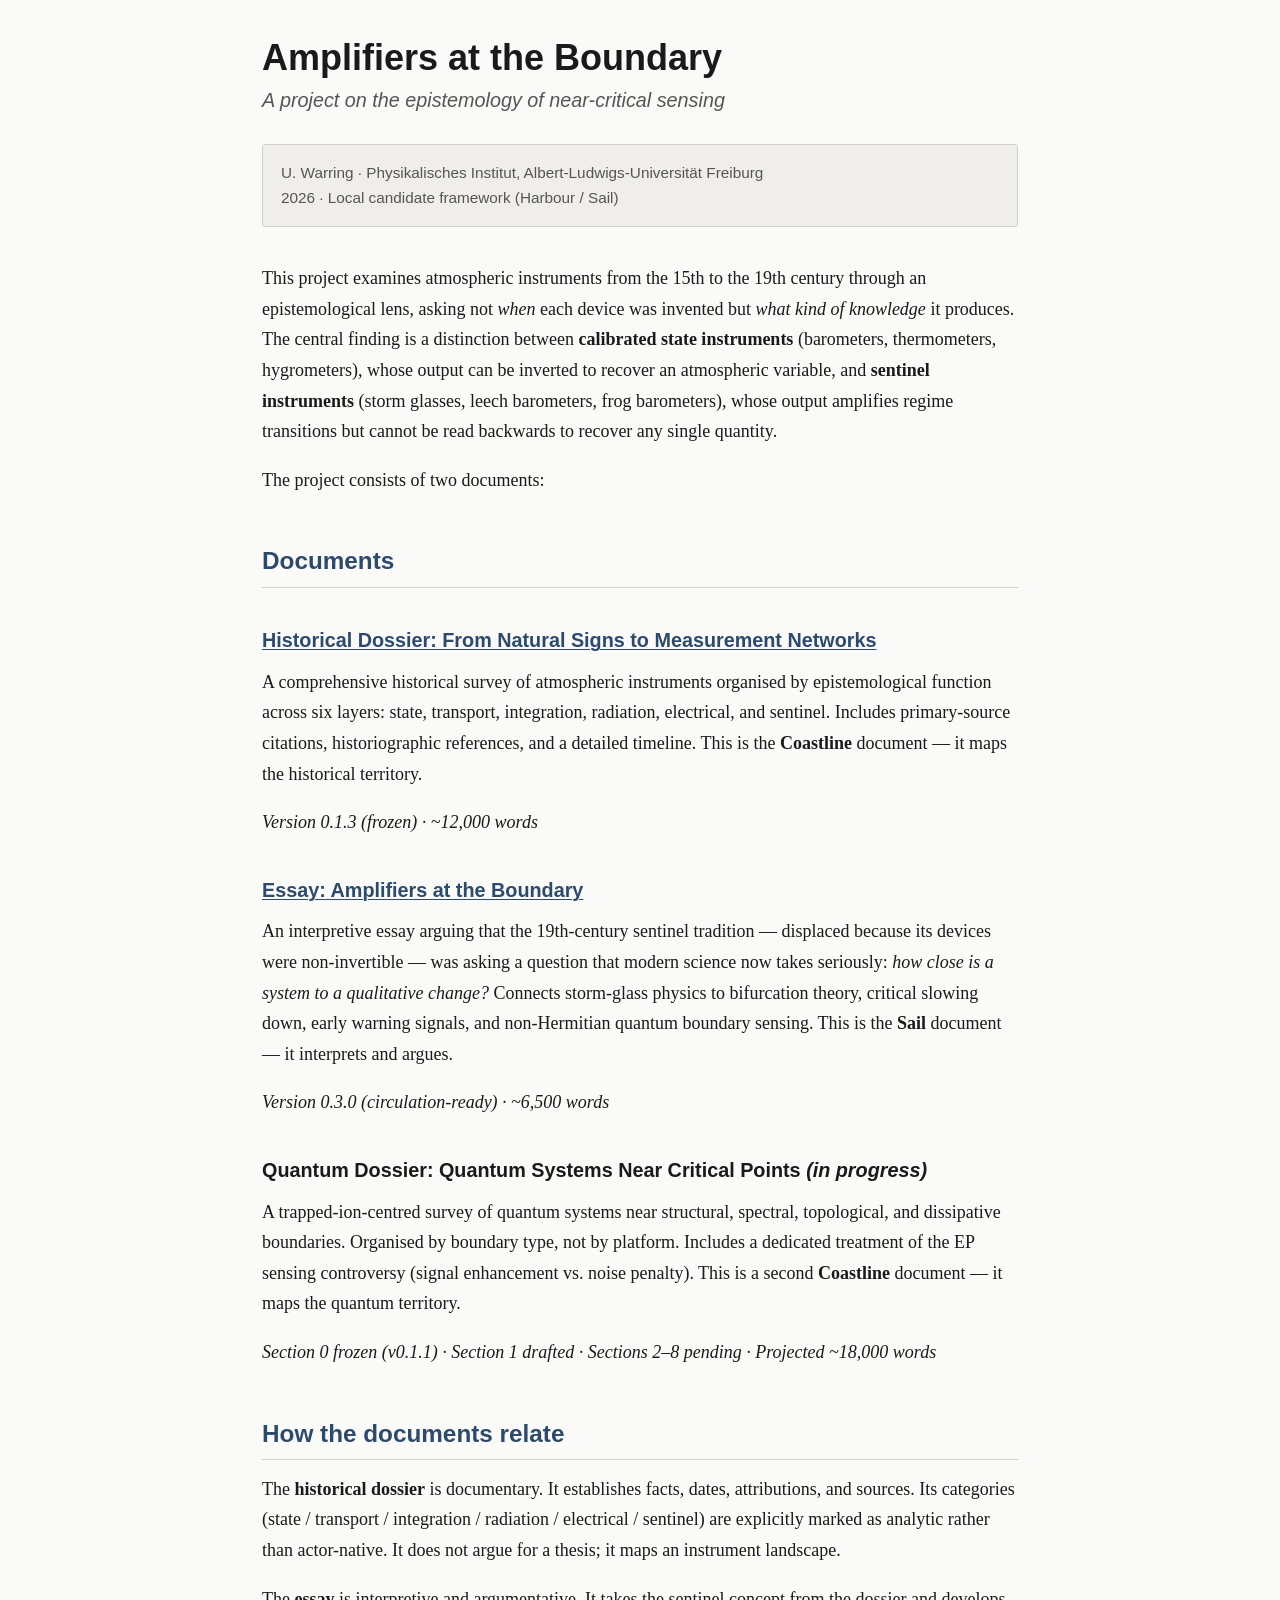
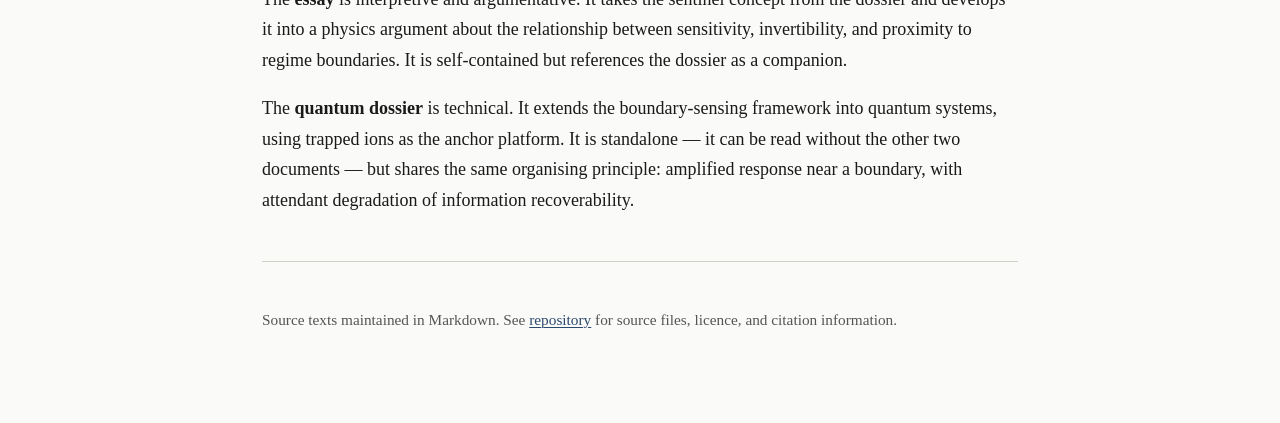
==== site/index.html @ 02827868 "Add files via upload" ====
<!DOCTYPE html>
<html lang="en">
<head>
  <meta charset="UTF-8">
  <meta name="viewport" content="width=device-width, initial-scale=1.0">
  <title>Near-Critical Sensing — Project Landing Page</title>
  <link rel="stylesheet" href="css/scholarly.css">
  <style>
/* scholarly.css — clean typography for academic texts */

:root {
  --text: #1a1a1a;
  --bg: #fafaf8;
  --accent: #2c4a6e;
  --border: #d4d0c8;
  --footnote: #555;
  --code-bg: #f0eeea;
  --max-width: 42rem;
  --font-body: 'Source Serif 4', 'Georgia', serif;
  --font-heading: 'Source Sans 3', 'Helvetica Neue', sans-serif;
  --font-mono: 'Source Code Pro', 'Menlo', monospace;
}

@import url('https://fonts.googleapis.com/css2?family=Source+Serif+4:ital,opsz,wght@0,8..60,300;0,8..60,400;0,8..60,600;1,8..60,400&family=Source+Sans+3:wght@400;600&family=Source+Code+Pro:wght@400&display=swap');

*, *::before, *::after {
  box-sizing: border-box;
}

html {
  font-size: 18px;
  line-height: 1.7;
  -webkit-font-smoothing: antialiased;
}

body {
  font-family: var(--font-body);
  color: var(--text);
  background: var(--bg);
  margin: 0;
  padding: 2rem 1.5rem 4rem;
}

main {
  max-width: var(--max-width);
  margin: 0 auto;
}

/* — Headings — */

h1 {
  font-family: var(--font-heading);
  font-size: 2rem;
  font-weight: 600;
  line-height: 1.2;
  margin: 0 0 0.25rem;
  color: var(--text);
}

h1 + em, h1 + p > em:first-child {
  display: block;
  font-family: var(--font-heading);
  font-size: 1.1rem;
  font-weight: 400;
  color: var(--footnote);
  margin-bottom: 1.5rem;
}

h2 {
  font-family: var(--font-heading);
  font-size: 1.35rem;
  font-weight: 600;
  margin: 2.5rem 0 0.75rem;
  padding-bottom: 0.3rem;
  border-bottom: 1px solid var(--border);
  color: var(--accent);
}

h3 {
  font-family: var(--font-heading);
  font-size: 1.1rem;
  font-weight: 600;
  margin: 2rem 0 0.5rem;
  color: var(--text);
}

/* — Paragraphs and prose — */

p {
  margin: 0 0 1rem;
  text-align: left;
  hyphens: auto;
}

/* — Front matter block — */

.front-matter {
  font-family: var(--font-heading);
  font-size: 0.85rem;
  line-height: 1.5;
  color: var(--footnote);
  border: 1px solid var(--border);
  background: var(--code-bg);
  padding: 0.75rem 1rem;
  margin: 1rem 0 2rem;
  border-radius: 3px;
}

.front-matter p {
  margin: 0.15rem 0;
}

/* — Blockquotes — */

blockquote {
  margin: 1.25rem 0;
  padding: 0 0 0 1.25rem;
  border-left: 3px solid var(--border);
  color: var(--footnote);
}

/* — Lists — */

ul, ol {
  margin: 0.5rem 0 1rem;
  padding-left: 1.5rem;
}

li {
  margin-bottom: 0.35rem;
}

/* — Tables — */

table {
  width: 100%;
  border-collapse: collapse;
  margin: 1.25rem 0;
  font-size: 0.9rem;
}

thead {
  border-bottom: 2px solid var(--text);
}

th {
  font-family: var(--font-heading);
  font-weight: 600;
  text-align: left;
  padding: 0.4rem 0.6rem;
}

td {
  padding: 0.35rem 0.6rem;
  border-bottom: 1px solid var(--border);
  vertical-align: top;
}

/* — Code — */

code {
  font-family: var(--font-mono);
  font-size: 0.85em;
  background: var(--code-bg);
  padding: 0.1em 0.3em;
  border-radius: 2px;
}

pre {
  background: var(--code-bg);
  padding: 1rem;
  overflow-x: auto;
  border-radius: 3px;
  font-size: 0.85rem;
  line-height: 1.5;
}

/* — Horizontal rules — */

hr {
  border: none;
  border-top: 1px solid var(--border);
  margin: 2.5rem 0;
}

/* — Links — */

a {
  color: var(--accent);
  text-decoration: underline;
  text-decoration-thickness: 1px;
  text-underline-offset: 2px;
}

a:hover {
  color: #1a3555;
}

/* — Footnotes — */

.footnote-ref {
  font-size: 0.75em;
  vertical-align: super;
  line-height: 0;
  text-decoration: none;
}

.footnotes {
  margin-top: 3rem;
  padding-top: 1rem;
  border-top: 1px solid var(--border);
  font-size: 0.85rem;
  line-height: 1.6;
  color: var(--footnote);
}

.footnotes ol {
  padding-left: 1.25rem;
}

.footnotes li {
  margin-bottom: 0.75rem;
}

.footnotes p {
  margin: 0;
}

/* — Emphasis — */

strong {
  font-weight: 600;
}

em {
  font-style: italic;
}

/* — Navigation — */

nav.site-nav {
  font-family: var(--font-heading);
  font-size: 0.85rem;
  margin-bottom: 2rem;
  padding-bottom: 0.5rem;
  border-bottom: 1px solid var(--border);
}

nav.site-nav a {
  margin-right: 1.25rem;
  text-decoration: none;
  color: var(--footnote);
}

nav.site-nav a:hover {
  color: var(--accent);
}

/* — Print — */

@media print {
  body {
    font-size: 11pt;
    color: #000;
    background: #fff;
  }
  nav.site-nav, .front-matter {
    display: none;
  }
  h2 {
    border-bottom-color: #000;
    color: #000;
  }
}

/* — Responsive — */

@media (max-width: 600px) {
  html {
    font-size: 16px;
  }
  body {
    padding: 1rem 1rem 3rem;
  }
  h1 {
    font-size: 1.6rem;
  }
  table {
    font-size: 0.8rem;
  }
}

  </style>
</head>
<body>
  <main>
    
    
<h1>Amplifiers at the Boundary</h1>
<p><em>A project on the epistemology of near-critical sensing</em></p>

<div class="front-matter">
<p>U. Warring · Physikalisches Institut, Albert-Ludwigs-Universität Freiburg</p>
<p>2026 · Local candidate framework (Harbour / Sail)</p>
</div>

<p>This project examines atmospheric instruments from the 15th to the 19th century through an epistemological lens, asking not <em>when</em> each device was invented but <em>what kind of knowledge</em> it produces. The central finding is a distinction between <strong>calibrated state instruments</strong> (barometers, thermometers, hygrometers), whose output can be inverted to recover an atmospheric variable, and <strong>sentinel instruments</strong> (storm glasses, leech barometers, frog barometers), whose output amplifies regime transitions but cannot be read backwards to recover any single quantity.</p>

<p>The project consists of two documents:</p>

<h2>Documents</h2>

<h3><a href="dossier.html">Historical Dossier: From Natural Signs to Measurement Networks</a></h3>
<p>A comprehensive historical survey of atmospheric instruments organised by epistemological function across six layers: state, transport, integration, radiation, electrical, and sentinel. Includes primary-source citations, historiographic references, and a detailed timeline. This is the <strong>Coastline</strong> document — it maps the historical territory.</p>
<p><em>Version 0.1.3 (frozen) · ~12,000 words</em></p>

<h3><a href="essay.html">Essay: Amplifiers at the Boundary</a></h3>
<p>An interpretive essay arguing that the 19th-century sentinel tradition — displaced because its devices were non-invertible — was asking a question that modern science now takes seriously: <em>how close is a system to a qualitative change?</em> Connects storm-glass physics to bifurcation theory, critical slowing down, early warning signals, and non-Hermitian quantum boundary sensing. This is the <strong>Sail</strong> document — it interprets and argues.</p>
<p><em>Version 0.3.0 (circulation-ready) · ~6,500 words</em></p>

<h3>Quantum Dossier: Quantum Systems Near Critical Points <em>(in progress)</em></h3>
<p>A trapped-ion-centred survey of quantum systems near structural, spectral, topological, and dissipative boundaries. Organised by boundary type, not by platform. Includes a dedicated treatment of the EP sensing controversy (signal enhancement vs. noise penalty). This is a second <strong>Coastline</strong> document — it maps the quantum territory.</p>
<p><em>Section 0 frozen (v0.1.1) · Section 1 drafted · Sections 2–8 pending · Projected ~18,000 words</em></p>

<h2>How the documents relate</h2>

<p>The <strong>historical dossier</strong> is documentary. It establishes facts, dates, attributions, and sources. Its categories (state / transport / integration / radiation / electrical / sentinel) are explicitly marked as analytic rather than actor-native. It does not argue for a thesis; it maps an instrument landscape.</p>

<p>The <strong>essay</strong> is interpretive and argumentative. It takes the sentinel concept from the dossier and develops it into a physics argument about the relationship between sensitivity, invertibility, and proximity to regime boundaries. It is self-contained but references the dossier as a companion.</p>

<p>The <strong>quantum dossier</strong> is technical. It extends the boundary-sensing framework into quantum systems, using trapped ions as the anchor platform. It is standalone — it can be read without the other two documents — but shares the same organising principle: amplified response near a boundary, with attendant degradation of information recoverability.</p>

<hr>

<p style="font-size: 0.85rem; color: #555;">Source texts maintained in Markdown. See <a href="https://github.com/threehouse-plus-ec/near-critical-sensing">repository</a> for source files, licence, and citation information.</p>

  </main>
</body>
</html>
---- site/css/scholarly.css ----
/* scholarly.css — clean typography for academic texts */

:root {
  --text: #1a1a1a;
  --bg: #fafaf8;
  --accent: #2c4a6e;
  --border: #d4d0c8;
  --footnote: #555;
  --code-bg: #f0eeea;
  --max-width: 42rem;
  --font-body: 'Source Serif 4', 'Georgia', serif;
  --font-heading: 'Source Sans 3', 'Helvetica Neue', sans-serif;
  --font-mono: 'Source Code Pro', 'Menlo', monospace;
}

@import url('https://fonts.googleapis.com/css2?family=Source+Serif+4:ital,opsz,wght@0,8..60,300;0,8..60,400;0,8..60,600;1,8..60,400&family=Source+Sans+3:wght@400;600&family=Source+Code+Pro:wght@400&display=swap');

*, *::before, *::after {
  box-sizing: border-box;
}

html {
  font-size: 18px;
  line-height: 1.7;
  -webkit-font-smoothing: antialiased;
}

body {
  font-family: var(--font-body);
  color: var(--text);
  background: var(--bg);
  margin: 0;
  padding: 2rem 1.5rem 4rem;
}

main {
  max-width: var(--max-width);
  margin: 0 auto;
}

/* — Headings — */

h1 {
  font-family: var(--font-heading);
  font-size: 2rem;
  font-weight: 600;
  line-height: 1.2;
  margin: 0 0 0.25rem;
  color: var(--text);
}

h1 + em, h1 + p > em:first-child {
  display: block;
  font-family: var(--font-heading);
  font-size: 1.1rem;
  font-weight: 400;
  color: var(--footnote);
  margin-bottom: 1.5rem;
}

h2 {
  font-family: var(--font-heading);
  font-size: 1.35rem;
  font-weight: 600;
  margin: 2.5rem 0 0.75rem;
  padding-bottom: 0.3rem;
  border-bottom: 1px solid var(--border);
  color: var(--accent);
}

h3 {
  font-family: var(--font-heading);
  font-size: 1.1rem;
  font-weight: 600;
  margin: 2rem 0 0.5rem;
  color: var(--text);
}

/* — Paragraphs and prose — */

p {
  margin: 0 0 1rem;
  text-align: left;
  hyphens: auto;
}

/* — Front matter block — */

.front-matter {
  font-family: var(--font-heading);
  font-size: 0.85rem;
  line-height: 1.5;
  color: var(--footnote);
  border: 1px solid var(--border);
  background: var(--code-bg);
  padding: 0.75rem 1rem;
  margin: 1rem 0 2rem;
  border-radius: 3px;
}

.front-matter p {
  margin: 0.15rem 0;
}

/* — Blockquotes — */

blockquote {
  margin: 1.25rem 0;
  padding: 0 0 0 1.25rem;
  border-left: 3px solid var(--border);
  color: var(--footnote);
}

/* — Lists — */

ul, ol {
  margin: 0.5rem 0 1rem;
  padding-left: 1.5rem;
}

li {
  margin-bottom: 0.35rem;
}

/* — Tables — */

table {
  width: 100%;
  border-collapse: collapse;
  margin: 1.25rem 0;
  font-size: 0.9rem;
}

thead {
  border-bottom: 2px solid var(--text);
}

th {
  font-family: var(--font-heading);
  font-weight: 600;
  text-align: left;
  padding: 0.4rem 0.6rem;
}

td {
  padding: 0.35rem 0.6rem;
  border-bottom: 1px solid var(--border);
  vertical-align: top;
}

/* — Code — */

code {
  font-family: var(--font-mono);
  font-size: 0.85em;
  background: var(--code-bg);
  padding: 0.1em 0.3em;
  border-radius: 2px;
}

pre {
  background: var(--code-bg);
  padding: 1rem;
  overflow-x: auto;
  border-radius: 3px;
  font-size: 0.85rem;
  line-height: 1.5;
}

/* — Horizontal rules — */

hr {
  border: none;
  border-top: 1px solid var(--border);
  margin: 2.5rem 0;
}

/* — Links — */

a {
  color: var(--accent);
  text-decoration: underline;
  text-decoration-thickness: 1px;
  text-underline-offset: 2px;
}

a:hover {
  color: #1a3555;
}

/* — Footnotes — */

.footnote-ref {
  font-size: 0.75em;
  vertical-align: super;
  line-height: 0;
  text-decoration: none;
}

.footnotes {
  margin-top: 3rem;
  padding-top: 1rem;
  border-top: 1px solid var(--border);
  font-size: 0.85rem;
  line-height: 1.6;
  color: var(--footnote);
}

.footnotes ol {
  padding-left: 1.25rem;
}

.footnotes li {
  margin-bottom: 0.75rem;
}

.footnotes p {
  margin: 0;
}

/* — Emphasis — */

strong {
  font-weight: 600;
}

em {
  font-style: italic;
}

/* — Navigation — */

nav.site-nav {
  font-family: var(--font-heading);
  font-size: 0.85rem;
  margin-bottom: 2rem;
  padding-bottom: 0.5rem;
  border-bottom: 1px solid var(--border);
}

nav.site-nav a {
  margin-right: 1.25rem;
  text-decoration: none;
  color: var(--footnote);
}

nav.site-nav a:hover {
  color: var(--accent);
}

/* — Print — */

@media print {
  body {
    font-size: 11pt;
    color: #000;
    background: #fff;
  }
  nav.site-nav, .front-matter {
    display: none;
  }
  h2 {
    border-bottom-color: #000;
    color: #000;
  }
}

/* — Responsive — */

@media (max-width: 600px) {
  html {
    font-size: 16px;
  }
  body {
    padding: 1rem 1rem 3rem;
  }
  h1 {
    font-size: 1.6rem;
  }
  table {
    font-size: 0.8rem;
  }
}
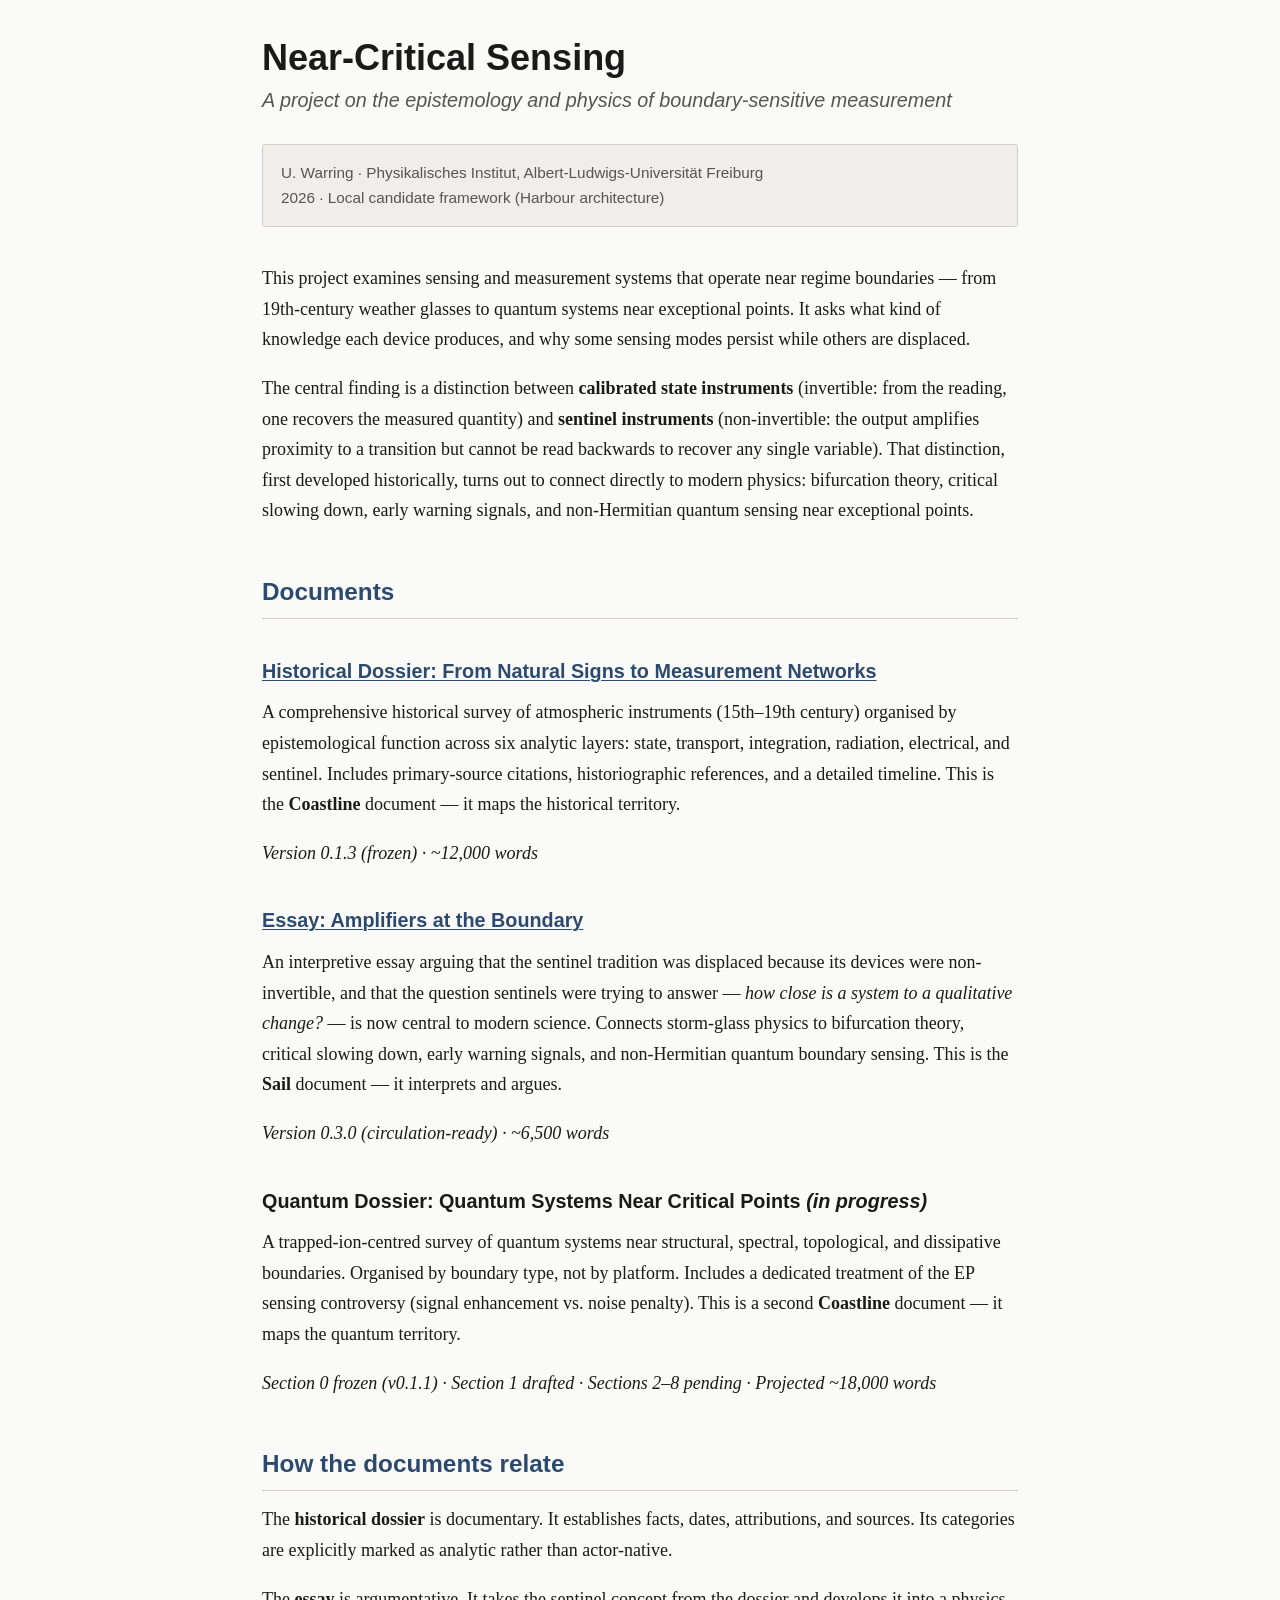
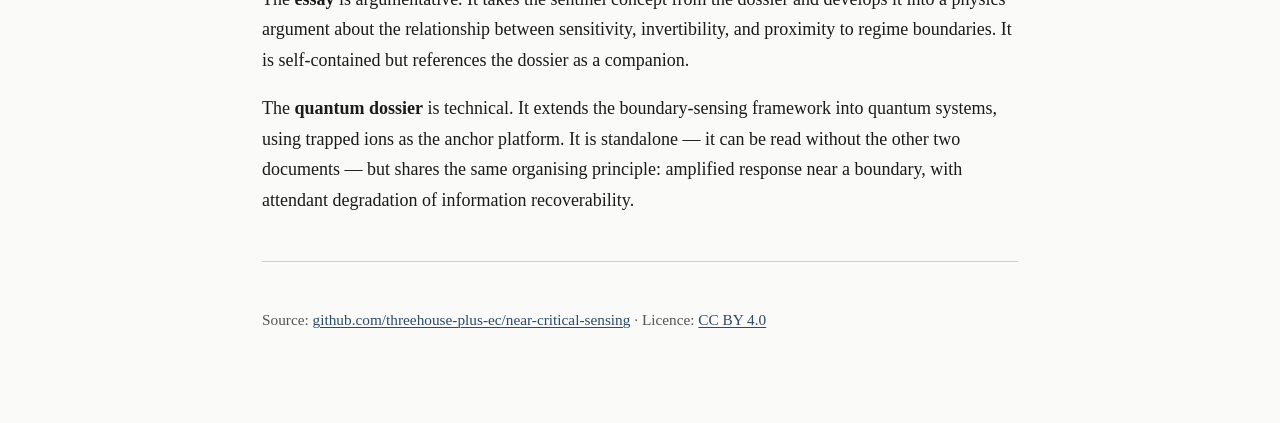
==== commit 8075dd2e: "Apply consistency audit corrections and add deployment pipeline Fix dossier v0.1.3 status header ("D" ====
--- a/site/index.html
+++ b/site/index.html
@@ -296,43 +296,43 @@
   <main>
     
     
-<h1>Amplifiers at the Boundary</h1>
-<p><em>A project on the epistemology of near-critical sensing</em></p>
+<h1>Near-Critical Sensing</h1>
+<p><em>A project on the epistemology and physics of boundary-sensitive measurement</em></p>
 
 <div class="front-matter">
-<p>U. Warring · Physikalisches Institut, Albert-Ludwigs-Universität Freiburg</p>
-<p>2026 · Local candidate framework (Harbour / Sail)</p>
+<p>U. Warring &middot; Physikalisches Institut, Albert-Ludwigs-Universit&auml;t Freiburg</p>
+<p>2026 &middot; Local candidate framework (Harbour architecture)</p>
 </div>
 
-<p>This project examines atmospheric instruments from the 15th to the 19th century through an epistemological lens, asking not <em>when</em> each device was invented but <em>what kind of knowledge</em> it produces. The central finding is a distinction between <strong>calibrated state instruments</strong> (barometers, thermometers, hygrometers), whose output can be inverted to recover an atmospheric variable, and <strong>sentinel instruments</strong> (storm glasses, leech barometers, frog barometers), whose output amplifies regime transitions but cannot be read backwards to recover any single quantity.</p>
-
-<p>The project consists of two documents:</p>
+<p>This project examines sensing and measurement systems that operate near regime boundaries &mdash; from 19th-century weather glasses to quantum systems near exceptional points. It asks what kind of knowledge each device produces, and why some sensing modes persist while others are displaced.</p>
+
+<p>The central finding is a distinction between <strong>calibrated state instruments</strong> (invertible: from the reading, one recovers the measured quantity) and <strong>sentinel instruments</strong> (non-invertible: the output amplifies proximity to a transition but cannot be read backwards to recover any single variable). That distinction, first developed historically, turns out to connect directly to modern physics: bifurcation theory, critical slowing down, early warning signals, and non-Hermitian quantum sensing near exceptional points.</p>
 
 <h2>Documents</h2>
 
 <h3><a href="dossier.html">Historical Dossier: From Natural Signs to Measurement Networks</a></h3>
-<p>A comprehensive historical survey of atmospheric instruments organised by epistemological function across six layers: state, transport, integration, radiation, electrical, and sentinel. Includes primary-source citations, historiographic references, and a detailed timeline. This is the <strong>Coastline</strong> document — it maps the historical territory.</p>
-<p><em>Version 0.1.3 (frozen) · ~12,000 words</em></p>
+<p>A comprehensive historical survey of atmospheric instruments (15th&ndash;19th century) organised by epistemological function across six analytic layers: state, transport, integration, radiation, electrical, and sentinel. Includes primary-source citations, historiographic references, and a detailed timeline. This is the <strong>Coastline</strong> document &mdash; it maps the historical territory.</p>
+<p><em>Version 0.1.3 (frozen) &middot; ~12,000 words</em></p>
 
 <h3><a href="essay.html">Essay: Amplifiers at the Boundary</a></h3>
-<p>An interpretive essay arguing that the 19th-century sentinel tradition — displaced because its devices were non-invertible — was asking a question that modern science now takes seriously: <em>how close is a system to a qualitative change?</em> Connects storm-glass physics to bifurcation theory, critical slowing down, early warning signals, and non-Hermitian quantum boundary sensing. This is the <strong>Sail</strong> document — it interprets and argues.</p>
-<p><em>Version 0.3.0 (circulation-ready) · ~6,500 words</em></p>
+<p>An interpretive essay arguing that the sentinel tradition was displaced because its devices were non-invertible, and that the question sentinels were trying to answer &mdash; <em>how close is a system to a qualitative change?</em> &mdash; is now central to modern science. Connects storm-glass physics to bifurcation theory, critical slowing down, early warning signals, and non-Hermitian quantum boundary sensing. This is the <strong>Sail</strong> document &mdash; it interprets and argues.</p>
+<p><em>Version 0.3.0 (circulation-ready) &middot; ~6,500 words</em></p>
 
 <h3>Quantum Dossier: Quantum Systems Near Critical Points <em>(in progress)</em></h3>
-<p>A trapped-ion-centred survey of quantum systems near structural, spectral, topological, and dissipative boundaries. Organised by boundary type, not by platform. Includes a dedicated treatment of the EP sensing controversy (signal enhancement vs. noise penalty). This is a second <strong>Coastline</strong> document — it maps the quantum territory.</p>
-<p><em>Section 0 frozen (v0.1.1) · Section 1 drafted · Sections 2–8 pending · Projected ~18,000 words</em></p>
+<p>A trapped-ion-centred survey of quantum systems near structural, spectral, topological, and dissipative boundaries. Organised by boundary type, not by platform. Includes a dedicated treatment of the EP sensing controversy (signal enhancement vs. noise penalty). This is a second <strong>Coastline</strong> document &mdash; it maps the quantum territory.</p>
+<p><em>Section 0 frozen (v0.1.1) &middot; Section 1 drafted &middot; Sections 2&ndash;8 pending &middot; Projected ~18,000 words</em></p>
 
 <h2>How the documents relate</h2>
 
-<p>The <strong>historical dossier</strong> is documentary. It establishes facts, dates, attributions, and sources. Its categories (state / transport / integration / radiation / electrical / sentinel) are explicitly marked as analytic rather than actor-native. It does not argue for a thesis; it maps an instrument landscape.</p>
-
-<p>The <strong>essay</strong> is interpretive and argumentative. It takes the sentinel concept from the dossier and develops it into a physics argument about the relationship between sensitivity, invertibility, and proximity to regime boundaries. It is self-contained but references the dossier as a companion.</p>
-
-<p>The <strong>quantum dossier</strong> is technical. It extends the boundary-sensing framework into quantum systems, using trapped ions as the anchor platform. It is standalone — it can be read without the other two documents — but shares the same organising principle: amplified response near a boundary, with attendant degradation of information recoverability.</p>
+<p>The <strong>historical dossier</strong> is documentary. It establishes facts, dates, attributions, and sources. Its categories are explicitly marked as analytic rather than actor-native.</p>
+
+<p>The <strong>essay</strong> is argumentative. It takes the sentinel concept from the dossier and develops it into a physics argument about the relationship between sensitivity, invertibility, and proximity to regime boundaries. It is self-contained but references the dossier as a companion.</p>
+
+<p>The <strong>quantum dossier</strong> is technical. It extends the boundary-sensing framework into quantum systems, using trapped ions as the anchor platform. It is standalone &mdash; it can be read without the other two documents &mdash; but shares the same organising principle: amplified response near a boundary, with attendant degradation of information recoverability.</p>
 
 <hr>
 
-<p style="font-size: 0.85rem; color: #555;">Source texts maintained in Markdown. See <a href="https://github.com/threehouse-plus-ec/near-critical-sensing">repository</a> for source files, licence, and citation information.</p>
+<p style="font-size: 0.85rem; color: #555;">Source: <a href="https://github.com/threehouse-plus-ec/near-critical-sensing">github.com/threehouse-plus-ec/near-critical-sensing</a> &middot; Licence: <a href="https://creativecommons.org/licenses/by/4.0/">CC BY 4.0</a></p>
 
   </main>
 </body>
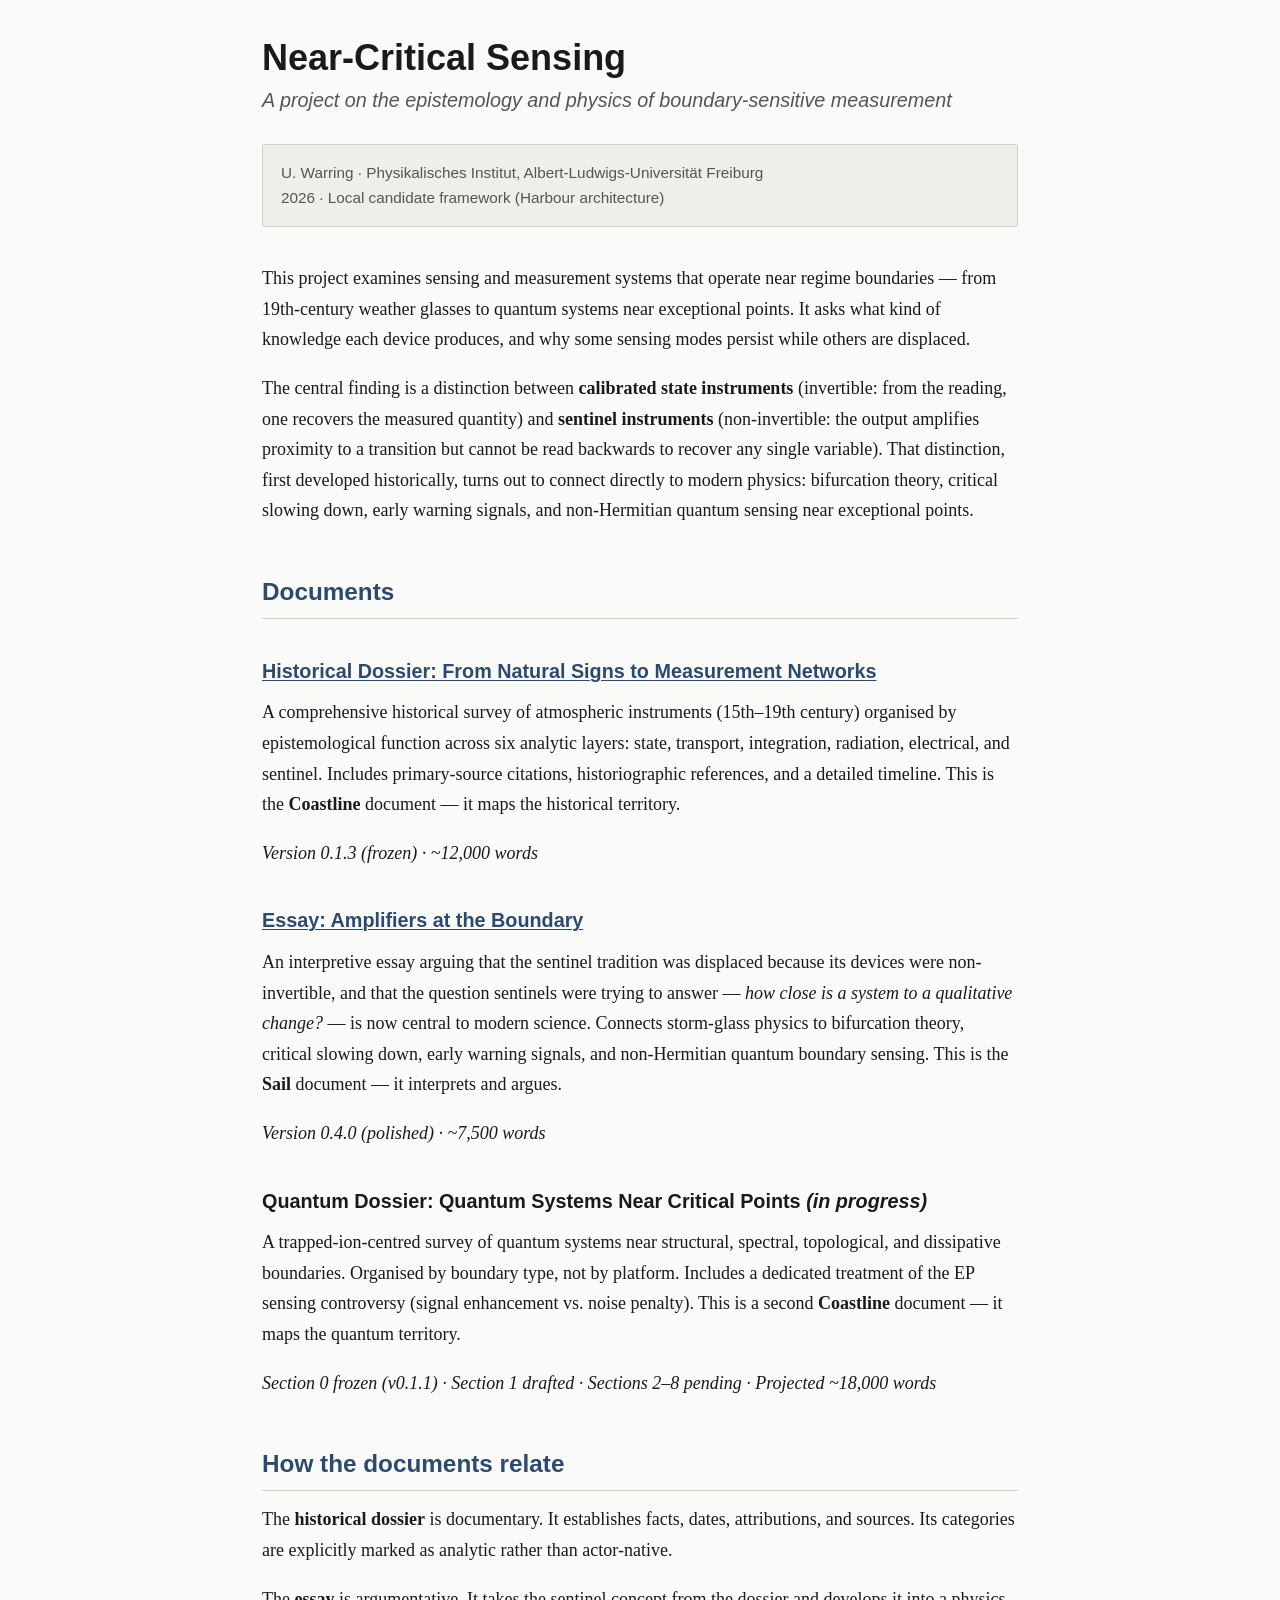
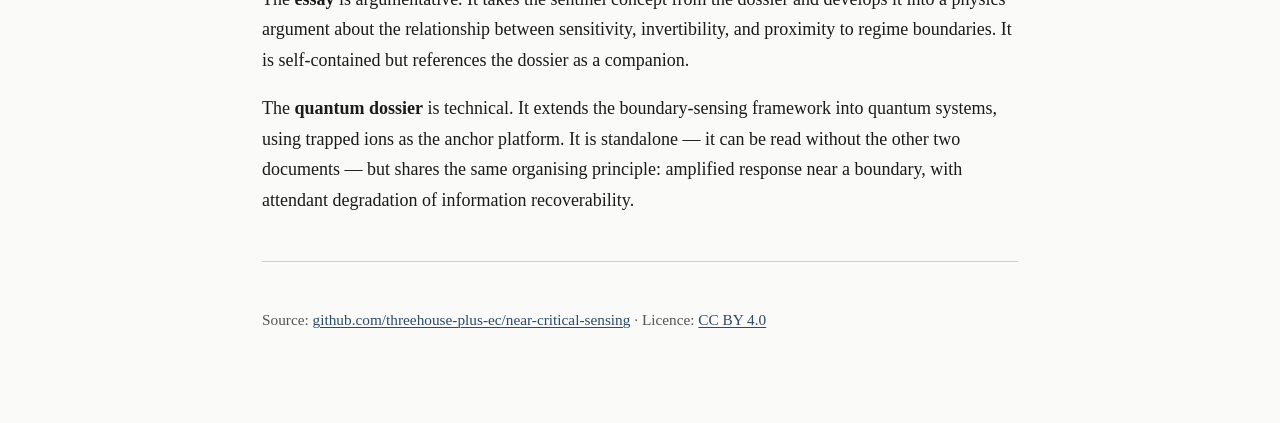
==== commit d0d44dc0: "Deploy essay v0.4.0 (polished) Add essay v0.4.0, move v0.3.0 to drafts, update all cross-references " ====
--- a/site/index.html
+++ b/site/index.html
@@ -316,7 +316,7 @@
 
 <h3><a href="essay.html">Essay: Amplifiers at the Boundary</a></h3>
 <p>An interpretive essay arguing that the sentinel tradition was displaced because its devices were non-invertible, and that the question sentinels were trying to answer &mdash; <em>how close is a system to a qualitative change?</em> &mdash; is now central to modern science. Connects storm-glass physics to bifurcation theory, critical slowing down, early warning signals, and non-Hermitian quantum boundary sensing. This is the <strong>Sail</strong> document &mdash; it interprets and argues.</p>
-<p><em>Version 0.3.0 (circulation-ready) &middot; ~6,500 words</em></p>
+<p><em>Version 0.4.0 (polished) &middot; ~7,500 words</em></p>
 
 <h3>Quantum Dossier: Quantum Systems Near Critical Points <em>(in progress)</em></h3>
 <p>A trapped-ion-centred survey of quantum systems near structural, spectral, topological, and dissipative boundaries. Organised by boundary type, not by platform. Includes a dedicated treatment of the EP sensing controversy (signal enhancement vs. noise penalty). This is a second <strong>Coastline</strong> document &mdash; it maps the quantum territory.</p>
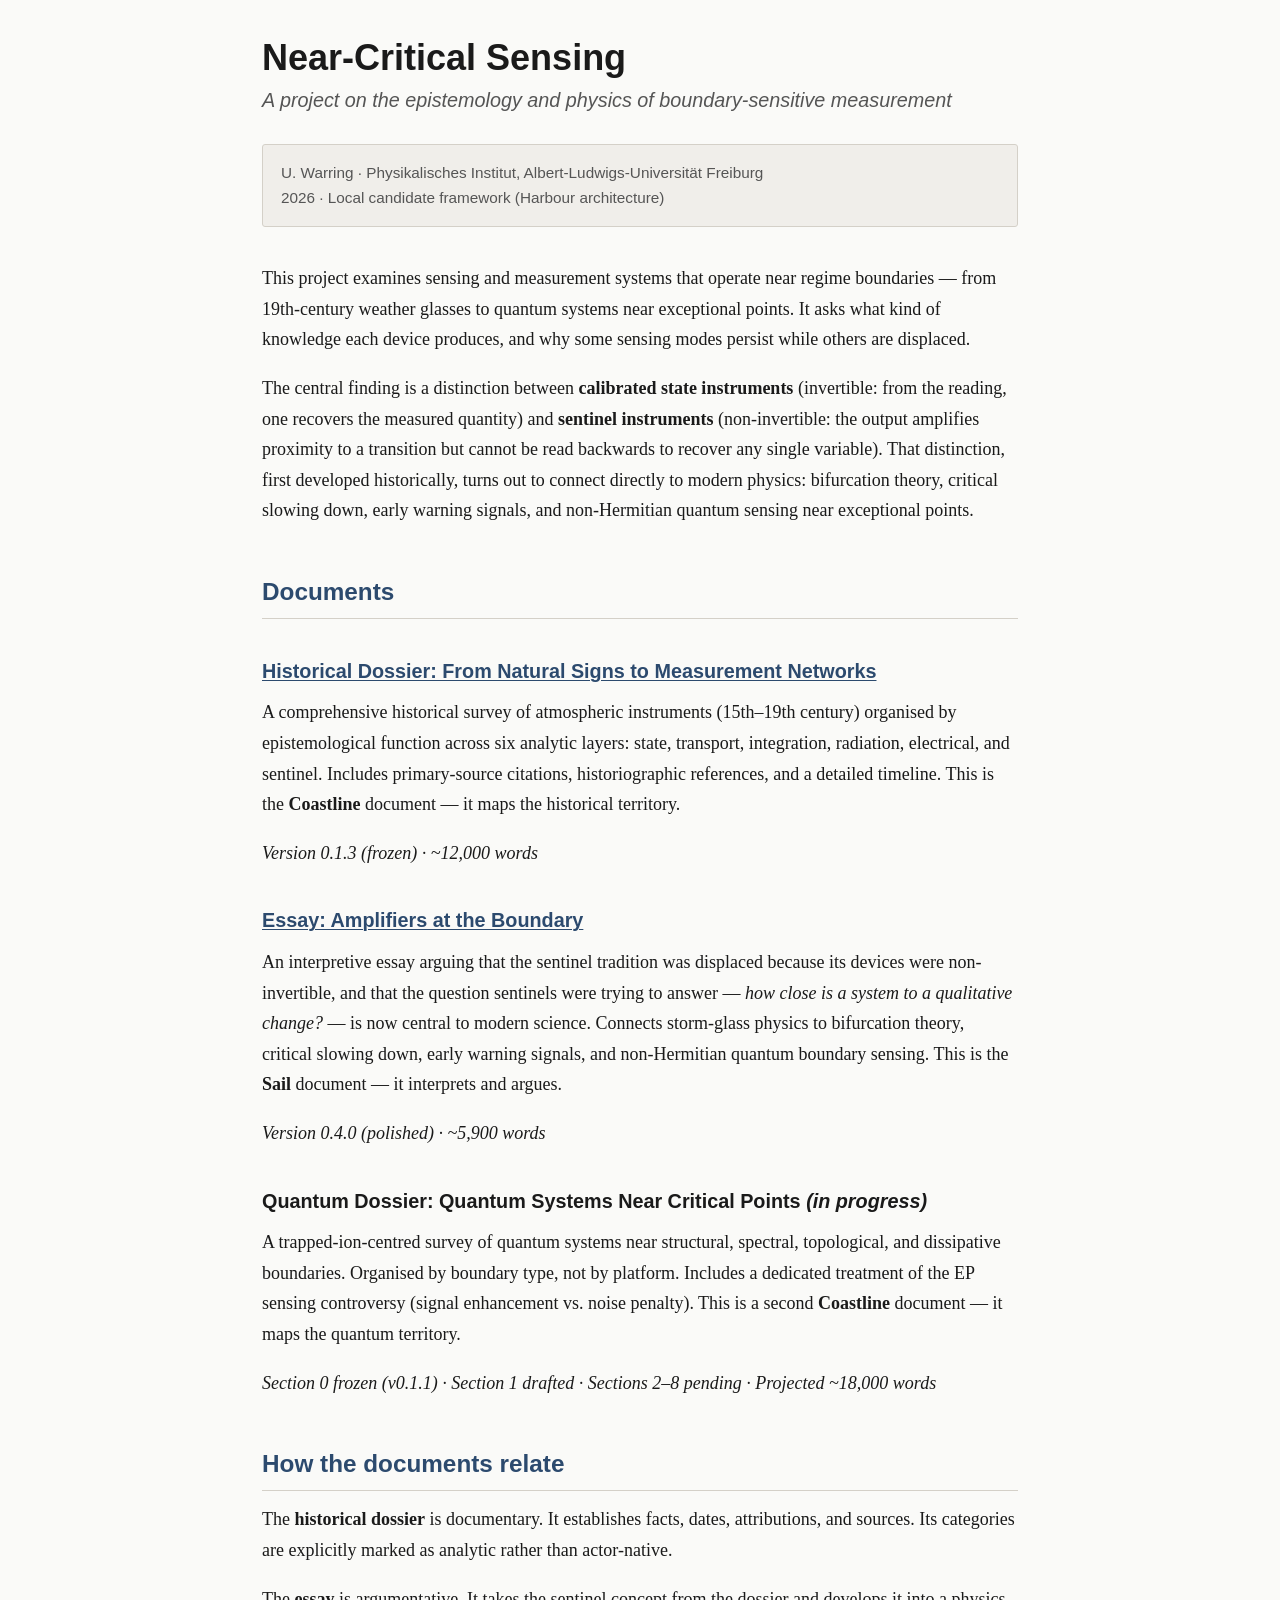
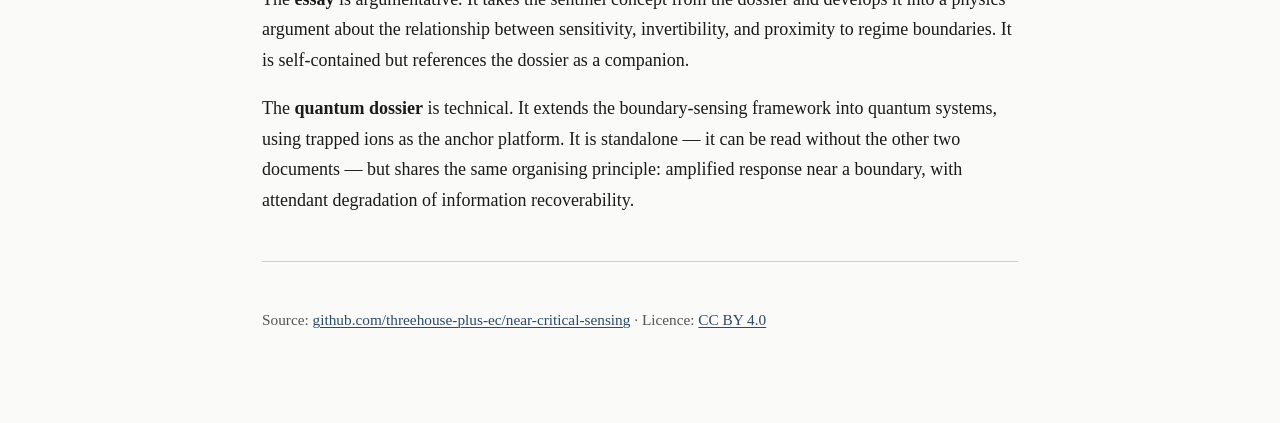
==== commit 4e96f18f: "Fix essay word count: ~7,500 → ~5,900 The estimate predated the final compression pass. Corrected in" ====
--- a/site/index.html
+++ b/site/index.html
@@ -316,7 +316,7 @@
 
 <h3><a href="essay.html">Essay: Amplifiers at the Boundary</a></h3>
 <p>An interpretive essay arguing that the sentinel tradition was displaced because its devices were non-invertible, and that the question sentinels were trying to answer &mdash; <em>how close is a system to a qualitative change?</em> &mdash; is now central to modern science. Connects storm-glass physics to bifurcation theory, critical slowing down, early warning signals, and non-Hermitian quantum boundary sensing. This is the <strong>Sail</strong> document &mdash; it interprets and argues.</p>
-<p><em>Version 0.4.0 (polished) &middot; ~7,500 words</em></p>
+<p><em>Version 0.4.0 (polished) &middot; ~5,900 words</em></p>
 
 <h3>Quantum Dossier: Quantum Systems Near Critical Points <em>(in progress)</em></h3>
 <p>A trapped-ion-centred survey of quantum systems near structural, spectral, topological, and dissipative boundaries. Organised by boundary type, not by platform. Includes a dedicated treatment of the EP sensing controversy (signal enhancement vs. noise penalty). This is a second <strong>Coastline</strong> document &mdash; it maps the quantum territory.</p>
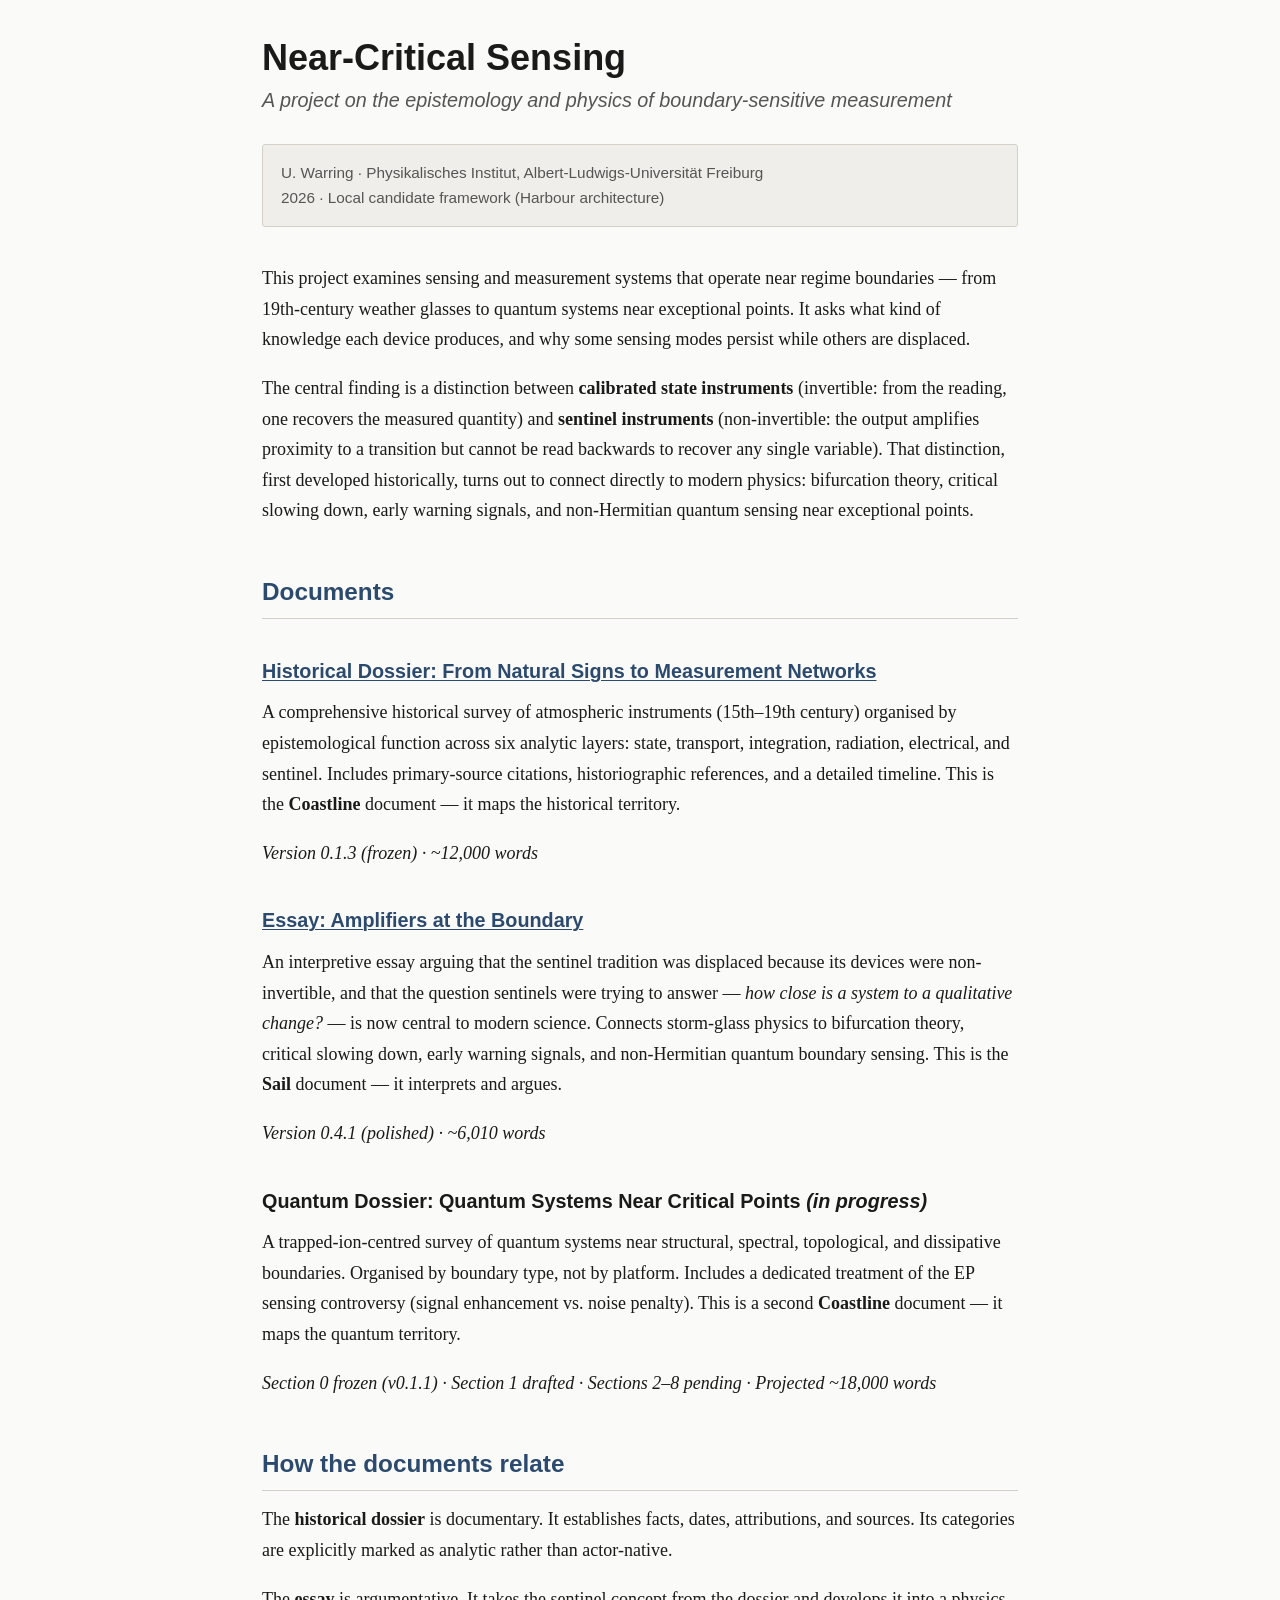
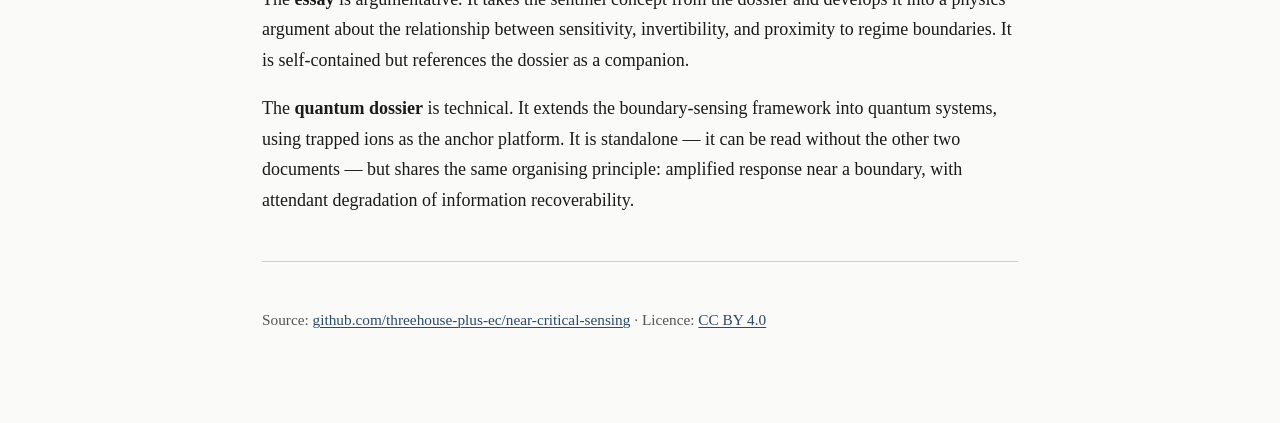
==== commit 980fa303: "Apply v0.4.1 patch: review response - Insert transformation paragraph (clock/sentinel as operating m" ====
--- a/site/index.html
+++ b/site/index.html
@@ -119,6 +119,19 @@
   color: var(--footnote);
 }
 
+/* — Figures — */
+
+figure.essay-figure {
+  margin: 2rem 0;
+  padding: 0;
+  text-align: center;
+}
+
+figure.essay-figure svg {
+  max-width: 100%;
+  height: auto;
+}
+
 /* — Lists — */
 
 ul, ol {
@@ -316,7 +329,7 @@
 
 <h3><a href="essay.html">Essay: Amplifiers at the Boundary</a></h3>
 <p>An interpretive essay arguing that the sentinel tradition was displaced because its devices were non-invertible, and that the question sentinels were trying to answer &mdash; <em>how close is a system to a qualitative change?</em> &mdash; is now central to modern science. Connects storm-glass physics to bifurcation theory, critical slowing down, early warning signals, and non-Hermitian quantum boundary sensing. This is the <strong>Sail</strong> document &mdash; it interprets and argues.</p>
-<p><em>Version 0.4.0 (polished) &middot; ~5,900 words</em></p>
+<p><em>Version 0.4.1 (polished) &middot; ~6,010 words</em></p>
 
 <h3>Quantum Dossier: Quantum Systems Near Critical Points <em>(in progress)</em></h3>
 <p>A trapped-ion-centred survey of quantum systems near structural, spectral, topological, and dissipative boundaries. Organised by boundary type, not by platform. Includes a dedicated treatment of the EP sensing controversy (signal enhancement vs. noise penalty). This is a second <strong>Coastline</strong> document &mdash; it maps the quantum territory.</p>
--- a/site/css/scholarly.css
+++ b/site/css/scholarly.css
@@ -111,6 +111,19 @@
   color: var(--footnote);
 }
 
+/* — Figures — */
+
+figure.essay-figure {
+  margin: 2rem 0;
+  padding: 0;
+  text-align: center;
+}
+
+figure.essay-figure svg {
+  max-width: 100%;
+  height: auto;
+}
+
 /* — Lists — */
 
 ul, ol {
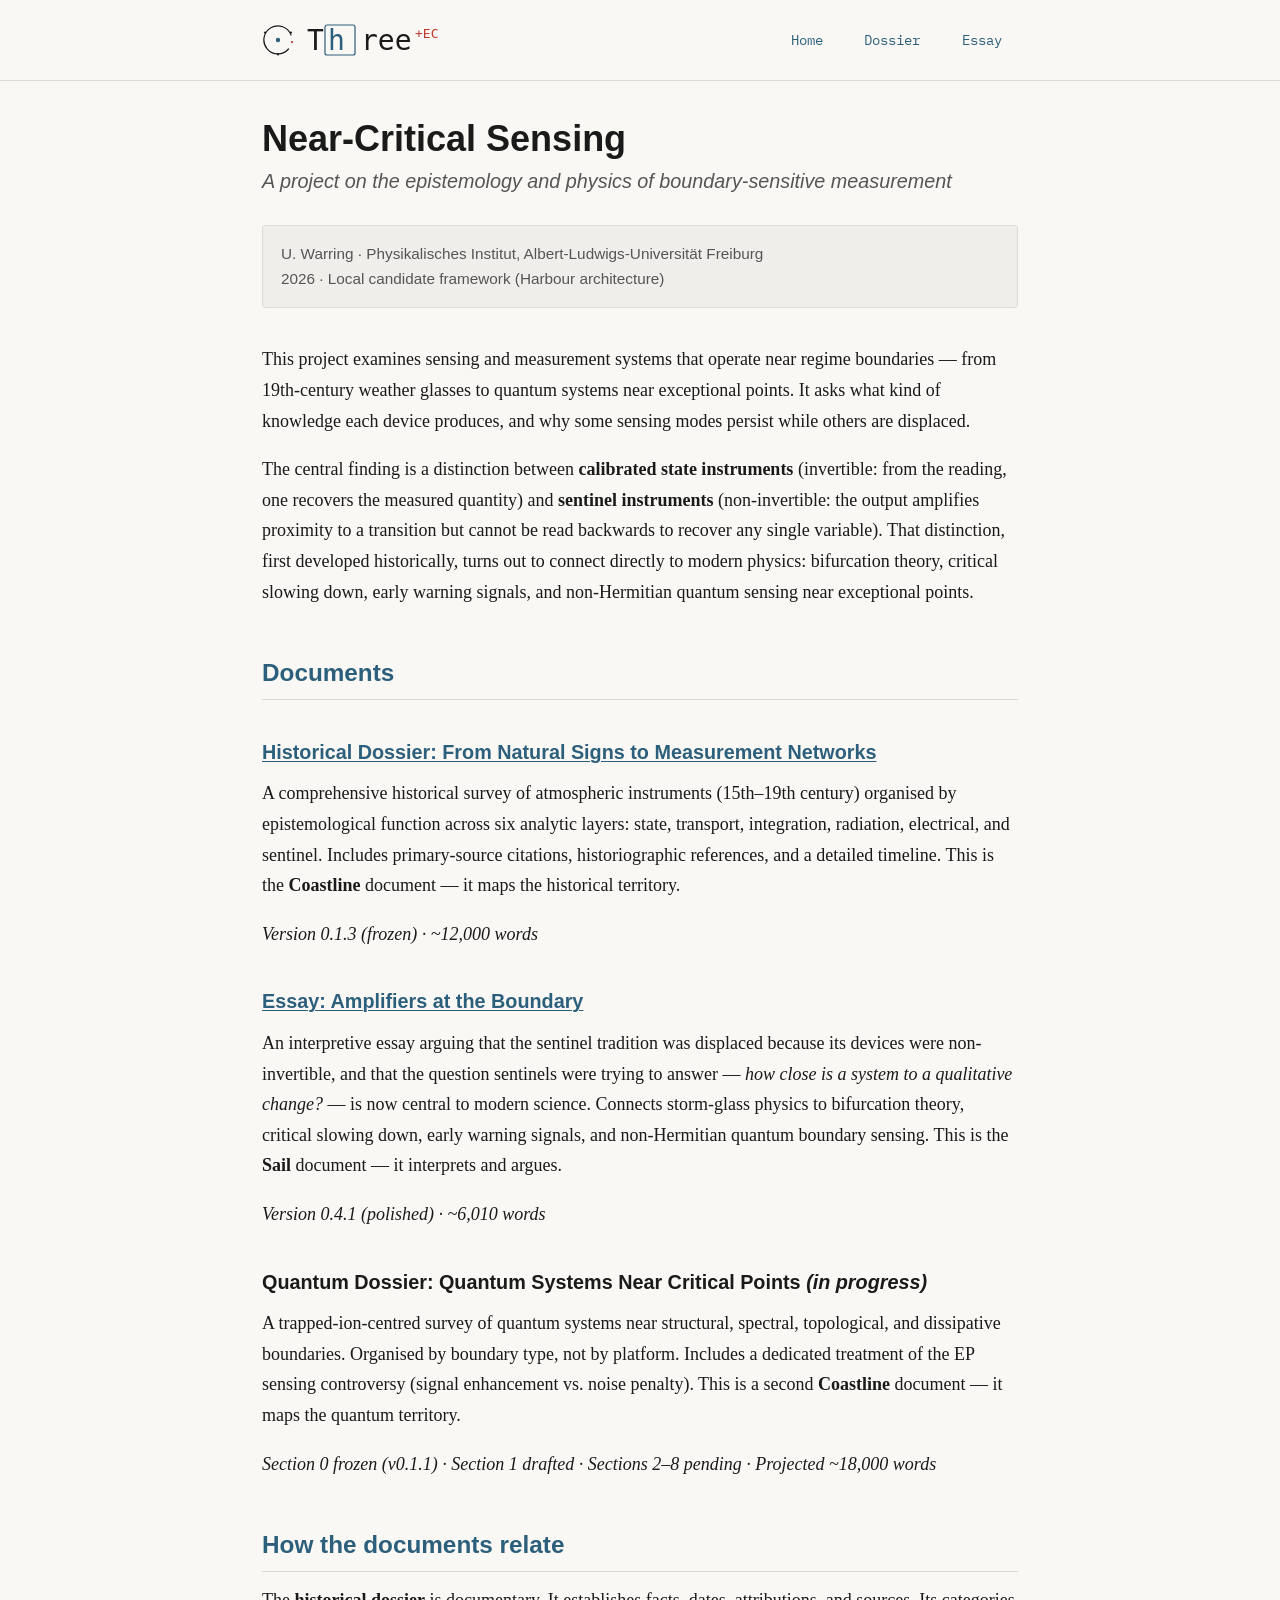
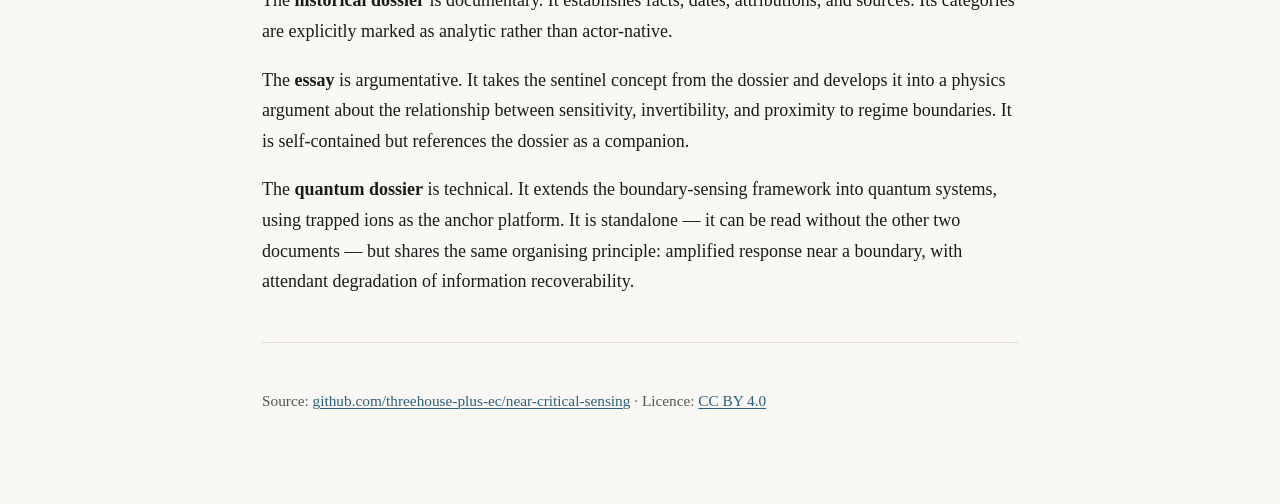
==== commit 6fffe8bd: "Add T(h)reehouse +EC site branding" ====
--- a/site/index.html
+++ b/site/index.html
@@ -4,21 +4,22 @@
   <meta charset="UTF-8">
   <meta name="viewport" content="width=device-width, initial-scale=1.0">
   <title>Near-Critical Sensing — Project Landing Page</title>
+  <link rel="stylesheet" href="assets/tokens.css">
   <link rel="stylesheet" href="css/scholarly.css">
   <style>
 /* scholarly.css — clean typography for academic texts */
 
 :root {
-  --text: #1a1a1a;
-  --bg: #fafaf8;
-  --accent: #2c4a6e;
-  --border: #d4d0c8;
+  --text: var(--ink, #1a1a1a);
+  --bg: var(--warm-white, #fafaf8);
+  --accent: var(--sea, #2c4a6e);
+  --border: var(--grid, #d4d0c8);
   --footnote: #555;
   --code-bg: #f0eeea;
   --max-width: 42rem;
   --font-body: 'Source Serif 4', 'Georgia', serif;
   --font-heading: 'Source Sans 3', 'Helvetica Neue', sans-serif;
-  --font-mono: 'Source Code Pro', 'Menlo', monospace;
+  --font-code: 'Source Code Pro', 'Menlo', monospace;
 }
 
 @import url('https://fonts.googleapis.com/css2?family=Source+Serif+4:ital,opsz,wght@0,8..60,300;0,8..60,400;0,8..60,600;1,8..60,400&family=Source+Sans+3:wght@400;600&family=Source+Code+Pro:wght@400&display=swap');
@@ -38,12 +39,56 @@
   color: var(--text);
   background: var(--bg);
   margin: 0;
+}
+
+main {
+  max-width: calc(var(--max-width) + 3rem);
+  margin: 0 auto;
   padding: 2rem 1.5rem 4rem;
 }
 
-main {
-  max-width: var(--max-width);
+/* — Brand header — */
+
+.site-header {
+  position: sticky;
+  top: 0;
+  z-index: 20;
+  backdrop-filter: blur(10px);
+  background: rgba(250, 248, 244, 0.92);
+  border-bottom: 1px solid var(--border);
+}
+
+.site-header__inner {
+  max-width: calc(var(--max-width) + 3rem);
   margin: 0 auto;
+  padding: 0.85rem 1.5rem;
+  display: flex;
+  align-items: center;
+  justify-content: space-between;
+  gap: 1rem 1.5rem;
+}
+
+.brand-lockup {
+  display: inline-flex;
+  align-items: center;
+  gap: 0.7rem;
+  min-height: 44px;
+  text-decoration: none;
+  color: inherit;
+  flex-shrink: 0;
+}
+
+.brand-lockup img:first-child {
+  width: 32px;
+  height: 32px;
+  flex: none;
+}
+
+.brand-lockup img:last-child {
+  width: 200px;
+  max-width: min(48vw, 200px);
+  height: auto;
+  flex: none;
 }
 
 /* — Headings — */
@@ -172,7 +217,7 @@
 /* — Code — */
 
 code {
-  font-family: var(--font-mono);
+  font-family: var(--font-code);
   font-size: 0.85em;
   background: var(--code-bg);
   padding: 0.1em 0.3em;
@@ -252,21 +297,30 @@
 /* — Navigation — */
 
 nav.site-nav {
-  font-family: var(--font-heading);
-  font-size: 0.85rem;
-  margin-bottom: 2rem;
-  padding-bottom: 0.5rem;
-  border-bottom: 1px solid var(--border);
+  display: flex;
+  flex-wrap: wrap;
+  justify-content: flex-end;
+  gap: 0.35rem 0.5rem;
+  font-family: var(--font-mono, 'IBM Plex Mono', monospace);
+  font-size: 0.75rem;
 }
 
 nav.site-nav a {
-  margin-right: 1.25rem;
+  display: inline-flex;
+  align-items: center;
+  justify-content: center;
+  min-height: var(--min-target, 2.75rem);
+  padding: 0.45rem 0.85rem;
   text-decoration: none;
-  color: var(--footnote);
+  color: var(--accent);
+  border: 1px solid transparent;
+  background: transparent;
 }
 
 nav.site-nav a:hover {
-  color: var(--accent);
+  color: var(--text);
+  border-color: var(--border);
+  background: rgba(250, 248, 244, 0.88);
 }
 
 /* — Print — */
@@ -277,7 +331,7 @@
     color: #000;
     background: #fff;
   }
-  nav.site-nav, .front-matter {
+  .site-header, .front-matter {
     display: none;
   }
   h2 {
@@ -292,8 +346,19 @@
   html {
     font-size: 16px;
   }
-  body {
+  main {
     padding: 1rem 1rem 3rem;
+  }
+  .site-header__inner {
+    padding: 0.75rem 1rem;
+    flex-direction: column;
+    align-items: flex-start;
+  }
+  .brand-lockup img:last-child {
+    width: 170px;
+  }
+  nav.site-nav {
+    justify-content: flex-start;
   }
   h1 {
     font-size: 1.6rem;
@@ -306,8 +371,18 @@
   </style>
 </head>
 <body>
+  <header class="site-header">
+    <div class="site-header__inner">
+      <a class="brand-lockup" href="index.html" aria-label="Near-Critical Sensing home">
+        <img src="assets/emblem-32.svg" alt="T(h)reehouse +EC emblem" width="32" height="32">
+        <img src="assets/wordmark-full.svg" alt="T(h)reehouse +EC wordmark" width="200" height="44">
+      </a>
+      <nav class="site-nav" aria-label="Primary">
+        <a href="index.html">Home</a> <a href="dossier.html">Dossier</a> <a href="essay.html">Essay</a>
+      </nav>
+    </div>
+  </header>
   <main>
-    
     
 <h1>Near-Critical Sensing</h1>
 <p><em>A project on the epistemology and physics of boundary-sensitive measurement</em></p>
--- a/site/assets/tokens.css
+++ b/site/assets/tokens.css
@@ -0,0 +1,45 @@
+/*
+ * T(h)reehouse +EC — Design Tokens
+ * Source: corporate-design/assets/tokens.css
+ * Licence: MIT
+ *
+ * Permission is hereby granted, free of charge, to any person obtaining
+ * a copy of this software and associated documentation files, to deal
+ * in the Software without restriction, including without limitation the
+ * rights to use, copy, modify, merge, publish, distribute, sublicense,
+ * and/or sell copies of the Software, subject to the following condition:
+ *
+ * The above copyright notice and this permission notice shall be
+ * included in all copies or substantial portions of the Software.
+ *
+ * THE SOFTWARE IS PROVIDED "AS IS", WITHOUT WARRANTY OF ANY KIND.
+ */
+
+@import url('https://fonts.googleapis.com/css2?family=IBM+Plex+Mono:wght@300;400;500;600&family=Crimson+Pro:ital,wght@0,300;0,400;0,600;1,300;1,400&display=swap');
+
+:root {
+  /* Primary palette */
+  --ink: #1a1a1a;
+  --sea: #2c5f7c;
+  --signal: #c0392b;
+
+  /* Secondary palette */
+  --stone: #6b6b6b;
+  --parchment: #f5f0e8;
+  --grid: #e0dbd2;
+  --warm-white: #faf8f4;
+
+  /* Typography */
+  --font-mono: 'IBM Plex Mono', monospace;
+  --font-serif: 'Crimson Pro', Georgia, serif;
+
+  /* Layout */
+  --measure: 38rem;
+  --gutter: 1.5rem;
+
+  /* Accessibility */
+  --focus-ring: 2px solid var(--sea);
+  --focus-offset: 2px;
+  --min-target: 2.75rem;          /* 44px — WCAG 2.5.5 AAA touch target  */
+  --min-target-aa: 1.5rem;        /* 24px — WCAG 2.5.8 AA touch target   */
+}
--- a/site/css/scholarly.css
+++ b/site/css/scholarly.css
@@ -1,16 +1,16 @@
 /* scholarly.css — clean typography for academic texts */
 
 :root {
-  --text: #1a1a1a;
-  --bg: #fafaf8;
-  --accent: #2c4a6e;
-  --border: #d4d0c8;
+  --text: var(--ink, #1a1a1a);
+  --bg: var(--warm-white, #fafaf8);
+  --accent: var(--sea, #2c4a6e);
+  --border: var(--grid, #d4d0c8);
   --footnote: #555;
   --code-bg: #f0eeea;
   --max-width: 42rem;
   --font-body: 'Source Serif 4', 'Georgia', serif;
   --font-heading: 'Source Sans 3', 'Helvetica Neue', sans-serif;
-  --font-mono: 'Source Code Pro', 'Menlo', monospace;
+  --font-code: 'Source Code Pro', 'Menlo', monospace;
 }
 
 @import url('https://fonts.googleapis.com/css2?family=Source+Serif+4:ital,opsz,wght@0,8..60,300;0,8..60,400;0,8..60,600;1,8..60,400&family=Source+Sans+3:wght@400;600&family=Source+Code+Pro:wght@400&display=swap');
@@ -30,12 +30,56 @@
   color: var(--text);
   background: var(--bg);
   margin: 0;
+}
+
+main {
+  max-width: calc(var(--max-width) + 3rem);
+  margin: 0 auto;
   padding: 2rem 1.5rem 4rem;
 }
 
-main {
-  max-width: var(--max-width);
+/* — Brand header — */
+
+.site-header {
+  position: sticky;
+  top: 0;
+  z-index: 20;
+  backdrop-filter: blur(10px);
+  background: rgba(250, 248, 244, 0.92);
+  border-bottom: 1px solid var(--border);
+}
+
+.site-header__inner {
+  max-width: calc(var(--max-width) + 3rem);
   margin: 0 auto;
+  padding: 0.85rem 1.5rem;
+  display: flex;
+  align-items: center;
+  justify-content: space-between;
+  gap: 1rem 1.5rem;
+}
+
+.brand-lockup {
+  display: inline-flex;
+  align-items: center;
+  gap: 0.7rem;
+  min-height: 44px;
+  text-decoration: none;
+  color: inherit;
+  flex-shrink: 0;
+}
+
+.brand-lockup img:first-child {
+  width: 32px;
+  height: 32px;
+  flex: none;
+}
+
+.brand-lockup img:last-child {
+  width: 200px;
+  max-width: min(48vw, 200px);
+  height: auto;
+  flex: none;
 }
 
 /* — Headings — */
@@ -164,7 +208,7 @@
 /* — Code — */
 
 code {
-  font-family: var(--font-mono);
+  font-family: var(--font-code);
   font-size: 0.85em;
   background: var(--code-bg);
   padding: 0.1em 0.3em;
@@ -244,21 +288,30 @@
 /* — Navigation — */
 
 nav.site-nav {
-  font-family: var(--font-heading);
-  font-size: 0.85rem;
-  margin-bottom: 2rem;
-  padding-bottom: 0.5rem;
-  border-bottom: 1px solid var(--border);
+  display: flex;
+  flex-wrap: wrap;
+  justify-content: flex-end;
+  gap: 0.35rem 0.5rem;
+  font-family: var(--font-mono, 'IBM Plex Mono', monospace);
+  font-size: 0.75rem;
 }
 
 nav.site-nav a {
-  margin-right: 1.25rem;
+  display: inline-flex;
+  align-items: center;
+  justify-content: center;
+  min-height: var(--min-target, 2.75rem);
+  padding: 0.45rem 0.85rem;
   text-decoration: none;
-  color: var(--footnote);
+  color: var(--accent);
+  border: 1px solid transparent;
+  background: transparent;
 }
 
 nav.site-nav a:hover {
-  color: var(--accent);
+  color: var(--text);
+  border-color: var(--border);
+  background: rgba(250, 248, 244, 0.88);
 }
 
 /* — Print — */
@@ -269,7 +322,7 @@
     color: #000;
     background: #fff;
   }
-  nav.site-nav, .front-matter {
+  .site-header, .front-matter {
     display: none;
   }
   h2 {
@@ -284,8 +337,19 @@
   html {
     font-size: 16px;
   }
-  body {
+  main {
     padding: 1rem 1rem 3rem;
+  }
+  .site-header__inner {
+    padding: 0.75rem 1rem;
+    flex-direction: column;
+    align-items: flex-start;
+  }
+  .brand-lockup img:last-child {
+    width: 170px;
+  }
+  nav.site-nav {
+    justify-content: flex-start;
   }
   h1 {
     font-size: 1.6rem;
